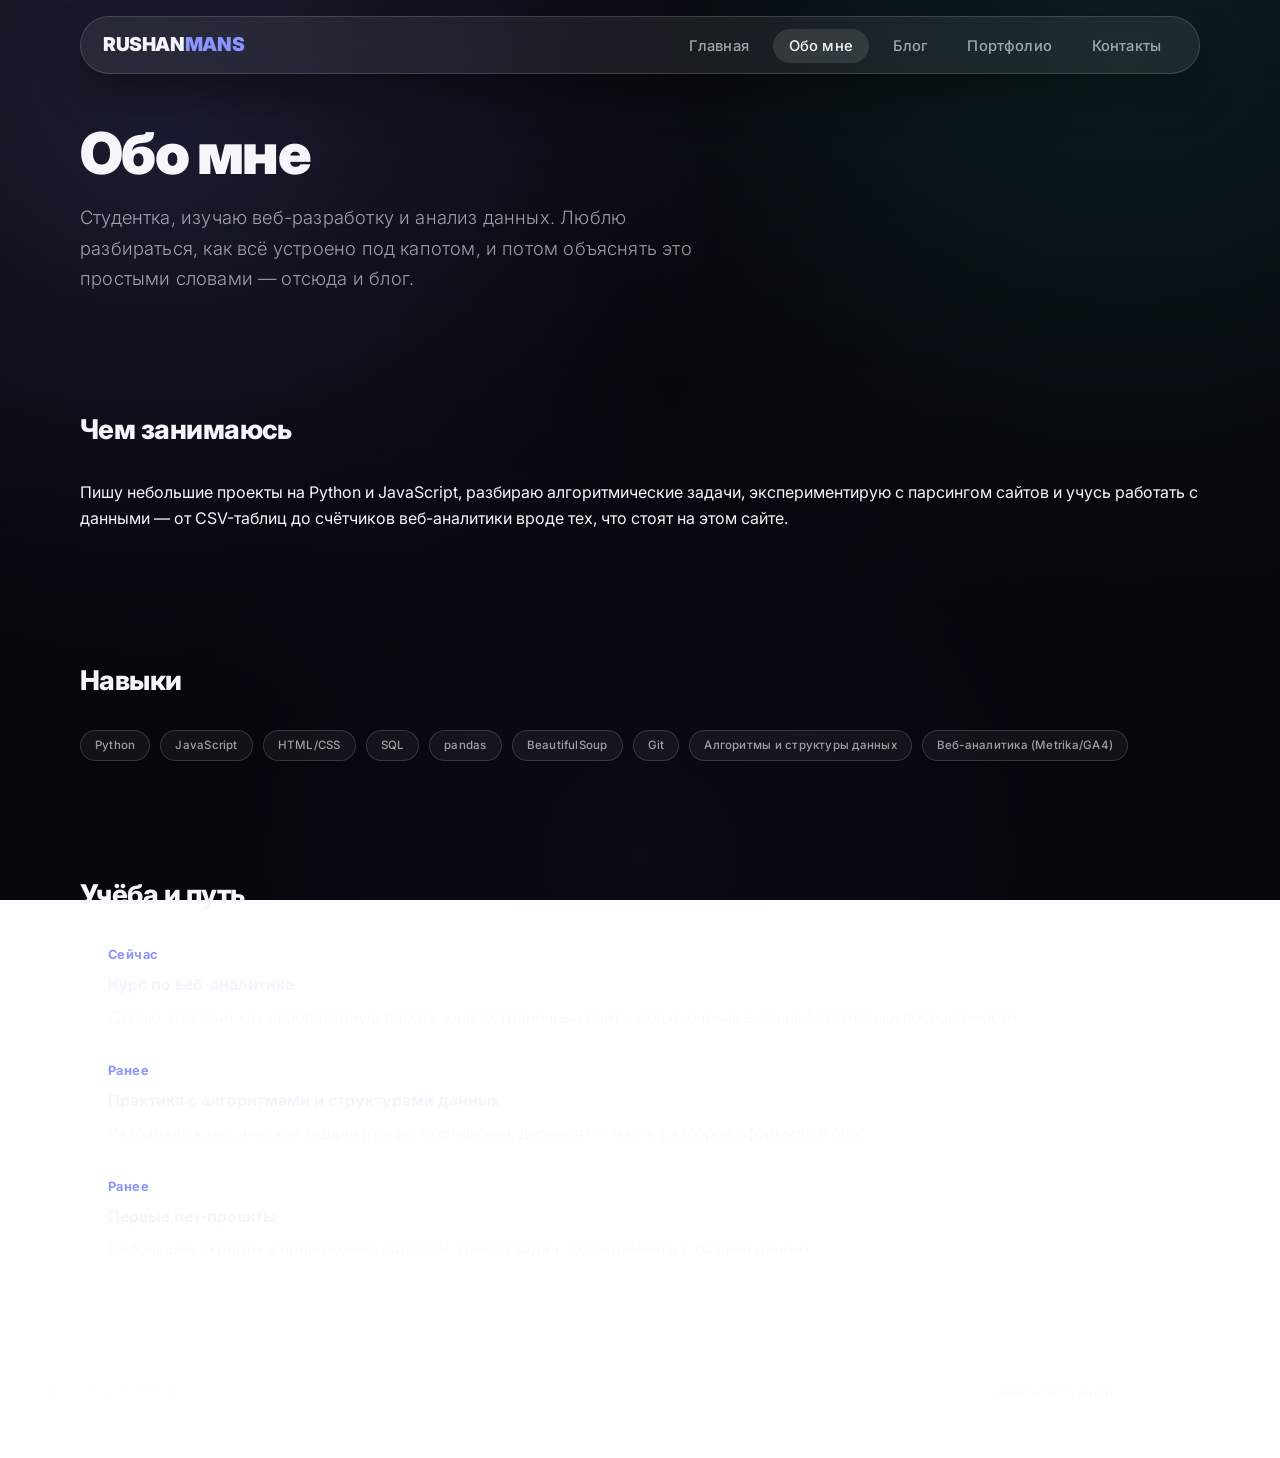
==== about.html @ b5bfb3e1 "Initial site: portfolio + blog for Rushanmans Static HTML/CSS/JS site with glassmorphism design, 3 t" ====
<!DOCTYPE html>
<html lang="ru">
<head>
<meta charset="UTF-8">
<meta name="viewport" content="width=device-width, initial-scale=1.0">
<title>Обо мне — Rushanmans</title>
<meta name="description" content="Немного обо мне: образование, навыки, чем занимаюсь.">
<link rel="preconnect" href="https://fonts.googleapis.com">
<link rel="preconnect" href="https://fonts.gstatic.com" crossorigin>
<link href="https://fonts.googleapis.com/css2?family=Inter:wght@300;400;500;600;700;800;900&display=swap" rel="stylesheet">
<link rel="stylesheet" href="css/style.css">

<!-- Счётчики веб-аналитики: см. index.html — подставить реальные ID перед запуском -->
<!--
<script type="text/javascript" >
   (function(m,e,t,r,i,k,a){m[i]=m[i]||function(){(m[i].a=m[i].a||[]).push(arguments)};
   m[i].l=1*new Date();
   for (var j = 0; j < document.scripts.length; j++) {if (document.scripts[j].src === r) { return; }}
   k=e.createElement(t),a=e.getElementsByTagName(t)[0],k.async=1,k.src=r,a.parentNode.insertBefore(k,a)})
   (window, document, "script", "https://mc.yandex.ru/metrika/tag.js", "ym");
   ym(YY_COUNTER_ID, "init", {clickmap:true, trackLinks:true, accurateTrackBounce:true, webvisor:true});
</script>
<noscript><div><img src="https://mc.yandex.ru/watch/YY_COUNTER_ID" style="position:absolute; left:-9999px;" alt="" /></div></noscript>

<script async src="https://www.googletagmanager.com/gtag/js?id=G-XXXXXXXXXX"></script>
<script>
  window.dataLayer = window.dataLayer || [];
  function gtag(){dataLayer.push(arguments);}
  gtag('js', new Date());
  gtag('config', 'G-XXXXXXXXXX');
</script>
-->
</head>
<body>

<header class="site-header">
  <nav class="nav wrap">
    <a href="index.html" class="logo">RUSHAN<span>MANS</span></a>
    <button class="nav-toggle" aria-label="Меню">☰</button>
    <ul class="nav-links">
      <li><a href="index.html">Главная</a></li>
      <li><a href="about.html">Обо мне</a></li>
      <li><a href="blog.html">Блог</a></li>
      <li><a href="portfolio.html">Портфолио</a></li>
      <li><a href="contact.html">Контакты</a></li>
    </ul>
  </nav>
</header>

<main class="wrap">

  <section class="hero">
    <h1>Обо мне</h1>
    <p class="lead">Студентка, изучаю веб-разработку и анализ данных. Люблю разбираться, как всё устроено под капотом, и потом объяснять это простыми словами — отсюда и блог.</p>
  </section>

  <section>
    <div class="section-title"><h2>Чем занимаюсь</h2></div>
    <p>Пишу небольшие проекты на Python и JavaScript, разбираю алгоритмические задачи, экспериментирую с парсингом сайтов и учусь работать с данными — от CSV-таблиц до счётчиков веб-аналитики вроде тех, что стоят на этом сайте.</p>
  </section>

  <section>
    <div class="section-title"><h2>Навыки</h2></div>
    <div class="skills">
      <span class="chip">Python</span>
      <span class="chip">JavaScript</span>
      <span class="chip">HTML/CSS</span>
      <span class="chip">SQL</span>
      <span class="chip">pandas</span>
      <span class="chip">BeautifulSoup</span>
      <span class="chip">Git</span>
      <span class="chip">Алгоритмы и структуры данных</span>
      <span class="chip">Веб-аналитика (Metrika/GA4)</span>
    </div>
  </section>

  <section>
    <div class="section-title"><h2>Учёба и путь</h2></div>
    <div class="timeline">
      <div class="item">
        <div class="date">Сейчас</div>
        <h4>Курс по веб-аналитике</h4>
        <p>Делаю этот сайт как лабораторную работу: многостраничный сайт + подключение внешней статистики посещаемости.</p>
      </div>
      <div class="item">
        <div class="date">Ранее</div>
        <h4>Практика с алгоритмами и структурами данных</h4>
        <p>Разбирала классические задачи (графы, сортировки, деревья) — часть разборов оформила в блог.</p>
      </div>
      <div class="item">
        <div class="date">Ранее</div>
        <h4>Первые пет-проекты</h4>
        <p>Небольшие скрипты и приложения: парсеры, трекер задач, эксперименты с базами данных.</p>
      </div>
    </div>
  </section>

</main>

<footer class="site-footer wrap">
  <span>© 2026 Rushanmans</span>
  <span><a href="contact.html">Связаться со мной</a></span>
</footer>

<script src="js/main.js"></script>
</body>
</html>
---- css/style.css ----
/* ===========================================================
   RUSHANMANS — design system
   Premium minimalism / glassmorphism / deep atmosphere
   =========================================================== */
:root {
  --bg-base: #0a0b12;
  --glass: rgba(255, 255, 255, 0.07);
  --glass-strong: rgba(255, 255, 255, 0.11);
  --glass-border: rgba(255, 255, 255, 0.15);
  --text: #f5f6fb;
  --text-dim: rgba(245, 246, 251, 0.62);
  --text-faint: rgba(245, 246, 251, 0.4);
  --accent: #8b93ff;
  --accent-2: #34d1c2;
  --shadow-soft: 0 20px 40px rgba(0, 0, 0, 0.35);
  --shadow-hover: 0 30px 60px rgba(0, 0, 0, 0.5);
  --ease: cubic-bezier(0.22, 1, 0.36, 1);
  --max-width: 1120px;
}

* { box-sizing: border-box; }
html { scroll-behavior: smooth; }

body {
  margin: 0;
  padding: 0 20px;
  min-height: 100vh;
  color: var(--text);
  font-family: "Inter", system-ui, -apple-system, sans-serif;
  font-weight: 400;
  line-height: 1.65;
  position: relative;
  isolation: isolate;
}

/* Deep, layered background: color blooms + (once added) a real photo behind it */
body::before {
  content: "";
  position: fixed;
  inset: 0;
  z-index: -2;
  background:
    radial-gradient(circle at 12% 18%, rgba(139, 147, 255, 0.30), transparent 42%),
    radial-gradient(circle at 88% 8%, rgba(52, 209, 194, 0.20), transparent 40%),
    radial-gradient(circle at 50% 95%, rgba(139, 90, 255, 0.22), transparent 45%),
    var(--bg-base) url("../assets/bg-main.jpg") center / cover no-repeat fixed;
  background-blend-mode: screen, screen, screen, normal;
}
/* Darkening veil so text + glass stay legible over any photo */
body::after {
  content: "";
  position: fixed;
  inset: 0;
  z-index: -1;
  background: linear-gradient(180deg, rgba(5, 6, 11, 0.45), rgba(5, 6, 11, 0.82) 70%);
}

a { color: var(--accent); text-decoration: none; }
a:hover { text-decoration: underline; }
img { max-width: 100%; }

.wrap { max-width: var(--max-width); margin: 0 auto; }

/* ===========================================================
   Glass primitive — the core visual signature
   =========================================================== */
.glass {
  background: var(--glass);
  backdrop-filter: blur(16px);
  -webkit-backdrop-filter: blur(16px);
  border: 1px solid var(--glass-border);
  box-shadow: var(--shadow-soft);
  border-radius: 22px;
}

/* ===========================================================
   Header — floating glass capsule nav
   =========================================================== */
header.site-header {
  position: sticky;
  top: 16px;
  z-index: 50;
  padding: 0;
}

.nav {
  display: flex;
  align-items: center;
  justify-content: space-between;
  gap: 12px;
  padding: 12px 22px;
  border-radius: 999px;
  background: var(--glass);
  backdrop-filter: blur(16px);
  -webkit-backdrop-filter: blur(16px);
  border: 1px solid var(--glass-border);
  box-shadow: var(--shadow-soft);
}

.logo {
  font-weight: 900;
  font-size: 1.2rem;
  letter-spacing: -0.02em;
  color: var(--text);
  white-space: nowrap;
}
.logo span { color: var(--accent); }
.logo:hover { text-decoration: none; }

.nav-links {
  display: flex;
  gap: 8px;
  list-style: none;
  margin: 0;
  padding: 0;
}

.nav-links a {
  color: var(--text-dim);
  font-weight: 500;
  font-size: 0.92rem;
  letter-spacing: 0.01em;
  padding: 8px 16px;
  border-radius: 999px;
  transition: background 0.3s var(--ease), color 0.3s var(--ease);
}
.nav-links a:hover,
.nav-links a.active {
  color: var(--text);
  background: var(--glass-strong);
  text-decoration: none;
}

.nav-toggle {
  display: none;
  background: var(--glass);
  border: 1px solid var(--glass-border);
  border-radius: 999px;
  padding: 8px 14px;
  color: var(--text);
  font-size: 1.1rem;
  cursor: pointer;
}

@media (max-width: 720px) {
  .nav-toggle { display: inline-flex; }
  .nav-links {
    position: absolute;
    left: 0; right: 0; top: calc(100% + 10px);
    flex-direction: column;
    background: rgba(15, 16, 24, 0.75);
    backdrop-filter: blur(20px);
    -webkit-backdrop-filter: blur(20px);
    border: 1px solid var(--glass-border);
    border-radius: 22px;
    padding: 14px;
    gap: 4px;
    display: none;
  }
  .nav-links.open { display: flex; }
  .nav-links a { display: block; }
}

/* ===========================================================
   Sections / typography rhythm
   =========================================================== */
section { padding: 56px 0; }

.hero { padding: 64px 0 40px; }
.hero h1 {
  font-size: clamp(2.2rem, 5vw, 3.6rem);
  font-weight: 900;
  letter-spacing: -0.03em;
  line-height: 1.08;
  margin: 0 0 18px;
}
.hero p.lead {
  color: var(--text-dim);
  font-weight: 300;
  letter-spacing: 0.01em;
  font-size: 1.15rem;
  max-width: 620px;
}
.hero .accent {
  background: linear-gradient(90deg, var(--accent), var(--accent-2));
  -webkit-background-clip: text;
  background-clip: text;
  color: transparent;
}

.btn {
  display: inline-block;
  padding: 13px 28px;
  border-radius: 999px;
  background: linear-gradient(135deg, var(--accent), var(--accent-2));
  color: #0a0b12;
  font-weight: 700;
  font-size: 0.95rem;
  border: none;
  cursor: pointer;
  transition: transform 0.35s var(--ease), box-shadow 0.35s var(--ease);
  box-shadow: 0 10px 30px rgba(139, 147, 255, 0.25);
}
.btn:hover { transform: translateY(-3px); text-decoration: none; box-shadow: 0 16px 36px rgba(139, 147, 255, 0.35); }

.btn.secondary {
  background: var(--glass);
  backdrop-filter: blur(16px);
  -webkit-backdrop-filter: blur(16px);
  color: var(--text);
  border: 1px solid var(--glass-border);
  box-shadow: none;
}
.btn.secondary:hover { box-shadow: var(--shadow-soft); }

.btn-row { display: flex; gap: 14px; flex-wrap: wrap; margin-top: 26px; }

.section-title {
  display: flex;
  align-items: baseline;
  justify-content: space-between;
  margin-bottom: 26px;
  flex-wrap: wrap;
  gap: 8px;
}
.section-title h2 {
  margin: 0;
  font-size: 1.7rem;
  font-weight: 800;
  letter-spacing: -0.02em;
}
.section-title a { font-size: 0.9rem; font-weight: 500; color: var(--text-dim); }
.section-title a:hover { color: var(--accent); }

/* ===========================================================
   Cards
   =========================================================== */
.grid {
  display: grid;
  grid-template-columns: repeat(auto-fit, minmax(260px, 1fr));
  gap: 22px;
}

.card {
  background: var(--glass);
  backdrop-filter: blur(16px);
  -webkit-backdrop-filter: blur(16px);
  border: 1px solid var(--glass-border);
  border-radius: 22px;
  padding: 26px;
  box-shadow: var(--shadow-soft);
  display: flex;
  flex-direction: column;
  gap: 11px;
  position: relative;
  transition: transform 0.45s var(--ease), box-shadow 0.45s var(--ease), background 0.45s var(--ease);
}
.card:hover {
  transform: translateY(-8px);
  box-shadow: var(--shadow-hover);
  background: var(--glass-strong);
  z-index: 5;
}

.card .tag {
  display: inline-block;
  font-size: 0.72rem;
  font-weight: 700;
  color: var(--accent-2);
  text-transform: uppercase;
  letter-spacing: 0.08em;
}

.card h3 { margin: 0; font-size: 1.15rem; font-weight: 700; letter-spacing: -0.01em; }
.card p { margin: 0; color: var(--text-dim); font-weight: 300; font-size: 0.95rem; }
.card .meta { font-size: 0.78rem; color: var(--text-faint); margin-top: auto; letter-spacing: 0.02em; }

.card .stack { display: flex; gap: 8px; flex-wrap: wrap; margin-top: 4px; }
.chip {
  font-size: 0.72rem;
  font-weight: 500;
  background: rgba(255, 255, 255, 0.05);
  border: 1px solid var(--glass-border);
  color: var(--text-dim);
  padding: 5px 14px;
  border-radius: 999px;
  letter-spacing: 0.02em;
}

/* ===========================================================
   Homepage "card deck" — signature stacked layout
   =========================================================== */
.card-stack {
  display: flex;
  flex-direction: column;
  align-items: stretch;
  max-width: 640px;
  margin: 0 auto;
}
.card-stack .card {
  margin-top: -44px;
}
.card-stack .card:first-child { margin-top: 0; }
.card-stack .card:nth-child(1) { transform: rotate(-2.5deg) translateX(-14px); }
.card-stack .card:nth-child(2) { transform: rotate(1.8deg) translateX(16px); z-index: 2; }
.card-stack .card:nth-child(3) { transform: rotate(-1deg) translateX(-6px); z-index: 3; }
.card-stack .card:hover {
  transform: translateY(-14px) rotate(0deg) scale(1.015);
  z-index: 10;
}
@media (max-width: 640px) {
  .card-stack .card { margin-top: 16px; transform: none !important; }
  .card-stack .card:first-child { margin-top: 0; }
  .card-stack .card:hover { transform: translateY(-6px) !important; }
}

/* ===========================================================
   Article
   =========================================================== */
.article-header {
  padding: 52px 0 28px;
  margin-bottom: 30px;
}
.article-header .tag { color: var(--accent-2); font-weight: 700; font-size: 0.78rem; text-transform: uppercase; letter-spacing: 0.08em; }
.article-header h1 { margin: 12px 0 8px; font-weight: 900; letter-spacing: -0.02em; font-size: clamp(1.8rem, 4vw, 2.6rem); }
.article-header .meta { color: var(--text-dim); font-size: 0.9rem; font-weight: 300; }

article.content {
  background: var(--glass);
  backdrop-filter: blur(16px);
  -webkit-backdrop-filter: blur(16px);
  border: 1px solid var(--glass-border);
  border-radius: 24px;
  padding: 40px clamp(20px, 5vw, 56px) 56px;
  box-shadow: var(--shadow-soft);
  margin-bottom: 60px;
}
article.content h2 { margin-top: 2.2em; font-size: 1.4rem; font-weight: 800; letter-spacing: -0.01em; }
article.content h3 { margin-top: 1.6em; font-size: 1.15rem; font-weight: 700; }
article.content p { margin: 1em 0; color: var(--text-dim); font-weight: 300; }
article.content strong { color: var(--text); font-weight: 600; }
article.content ul, article.content ol { margin: 1em 0; padding-left: 1.4em; color: var(--text-dim); font-weight: 300; }
article.content li { margin: 0.35em 0; }

pre {
  background: rgba(0, 0, 0, 0.45);
  color: #e6e8f0;
  padding: 20px 22px;
  border-radius: 16px;
  overflow-x: auto;
  font-size: 0.86rem;
  line-height: 1.55;
  border: 1px solid var(--glass-border);
}
code { font-family: "Cascadia Code", "Fira Code", Consolas, Menlo, monospace; }
p code, li code {
  background: rgba(255, 255, 255, 0.08);
  border: 1px solid var(--glass-border);
  color: var(--text);
  padding: 1px 7px;
  border-radius: 6px;
  font-size: 0.88em;
}

.callout {
  border-left: 3px solid var(--accent);
  background: rgba(255, 255, 255, 0.05);
  padding: 16px 20px;
  border-radius: 14px;
  color: var(--text-dim);
  font-weight: 300;
  margin: 1.4em 0;
}

.back-link {
  display: inline-block;
  margin-top: 24px;
  font-weight: 500;
}

/* ===========================================================
   Forms (contacts)
   =========================================================== */
form.contact-form {
  display: grid;
  gap: 18px;
  max-width: 520px;
}
form.contact-form label {
  font-size: 0.85rem;
  font-weight: 600;
  letter-spacing: 0.02em;
  display: block;
  margin-bottom: 8px;
  color: var(--text-dim);
}
form.contact-form input,
form.contact-form textarea {
  width: 100%;
  padding: 13px 20px;
  border-radius: 16px;
  border: 1px solid var(--glass-border);
  background: rgba(255, 255, 255, 0.05);
  color: var(--text);
  font-family: inherit;
  font-size: 0.95rem;
  transition: border-color 0.3s var(--ease), background 0.3s var(--ease);
}
form.contact-form input:focus,
form.contact-form textarea:focus {
  outline: none;
  border-color: var(--accent);
  background: rgba(255, 255, 255, 0.08);
}
form.contact-form input { border-radius: 999px; }
form.contact-form textarea { min-height: 140px; resize: vertical; border-radius: 20px; }

.contact-grid {
  display: grid;
  grid-template-columns: 1.2fr 1fr;
  gap: 44px;
}
@media (max-width: 720px) {
  .contact-grid { grid-template-columns: 1fr; }
}

.social-list { list-style: none; padding: 0; margin: 0; display: grid; gap: 12px; }
.social-list a { color: var(--text); font-weight: 500; }
.social-list li {
  padding: 14px 22px;
  border-radius: 999px;
  background: var(--glass);
  backdrop-filter: blur(16px);
  -webkit-backdrop-filter: blur(16px);
  border: 1px solid var(--glass-border);
}

/* ===========================================================
   Timeline (About)
   =========================================================== */
.timeline {
  border-left: 2px solid var(--glass-border);
  padding-left: 26px;
  display: grid;
  gap: 30px;
}
.timeline .item .date { font-size: 0.8rem; color: var(--accent); font-weight: 700; letter-spacing: 0.03em; }
.timeline .item h4 { margin: 6px 0; font-weight: 700; }
.timeline .item p { margin: 0; color: var(--text-dim); font-weight: 300; }

.skills { display: flex; flex-wrap: wrap; gap: 10px; }

/* ===========================================================
   Footer
   =========================================================== */
footer.site-footer {
  padding: 22px 26px;
  margin: 40px 0 32px;
  color: var(--text-faint);
  font-size: 0.85rem;
  font-weight: 300;
  letter-spacing: 0.01em;
  display: flex;
  justify-content: space-between;
  flex-wrap: wrap;
  gap: 10px;
  border-radius: 999px;
  background: var(--glass);
  backdrop-filter: blur(16px);
  -webkit-backdrop-filter: blur(16px);
  border: 1px solid var(--glass-border);
}
footer.site-footer a { color: var(--text-dim); }
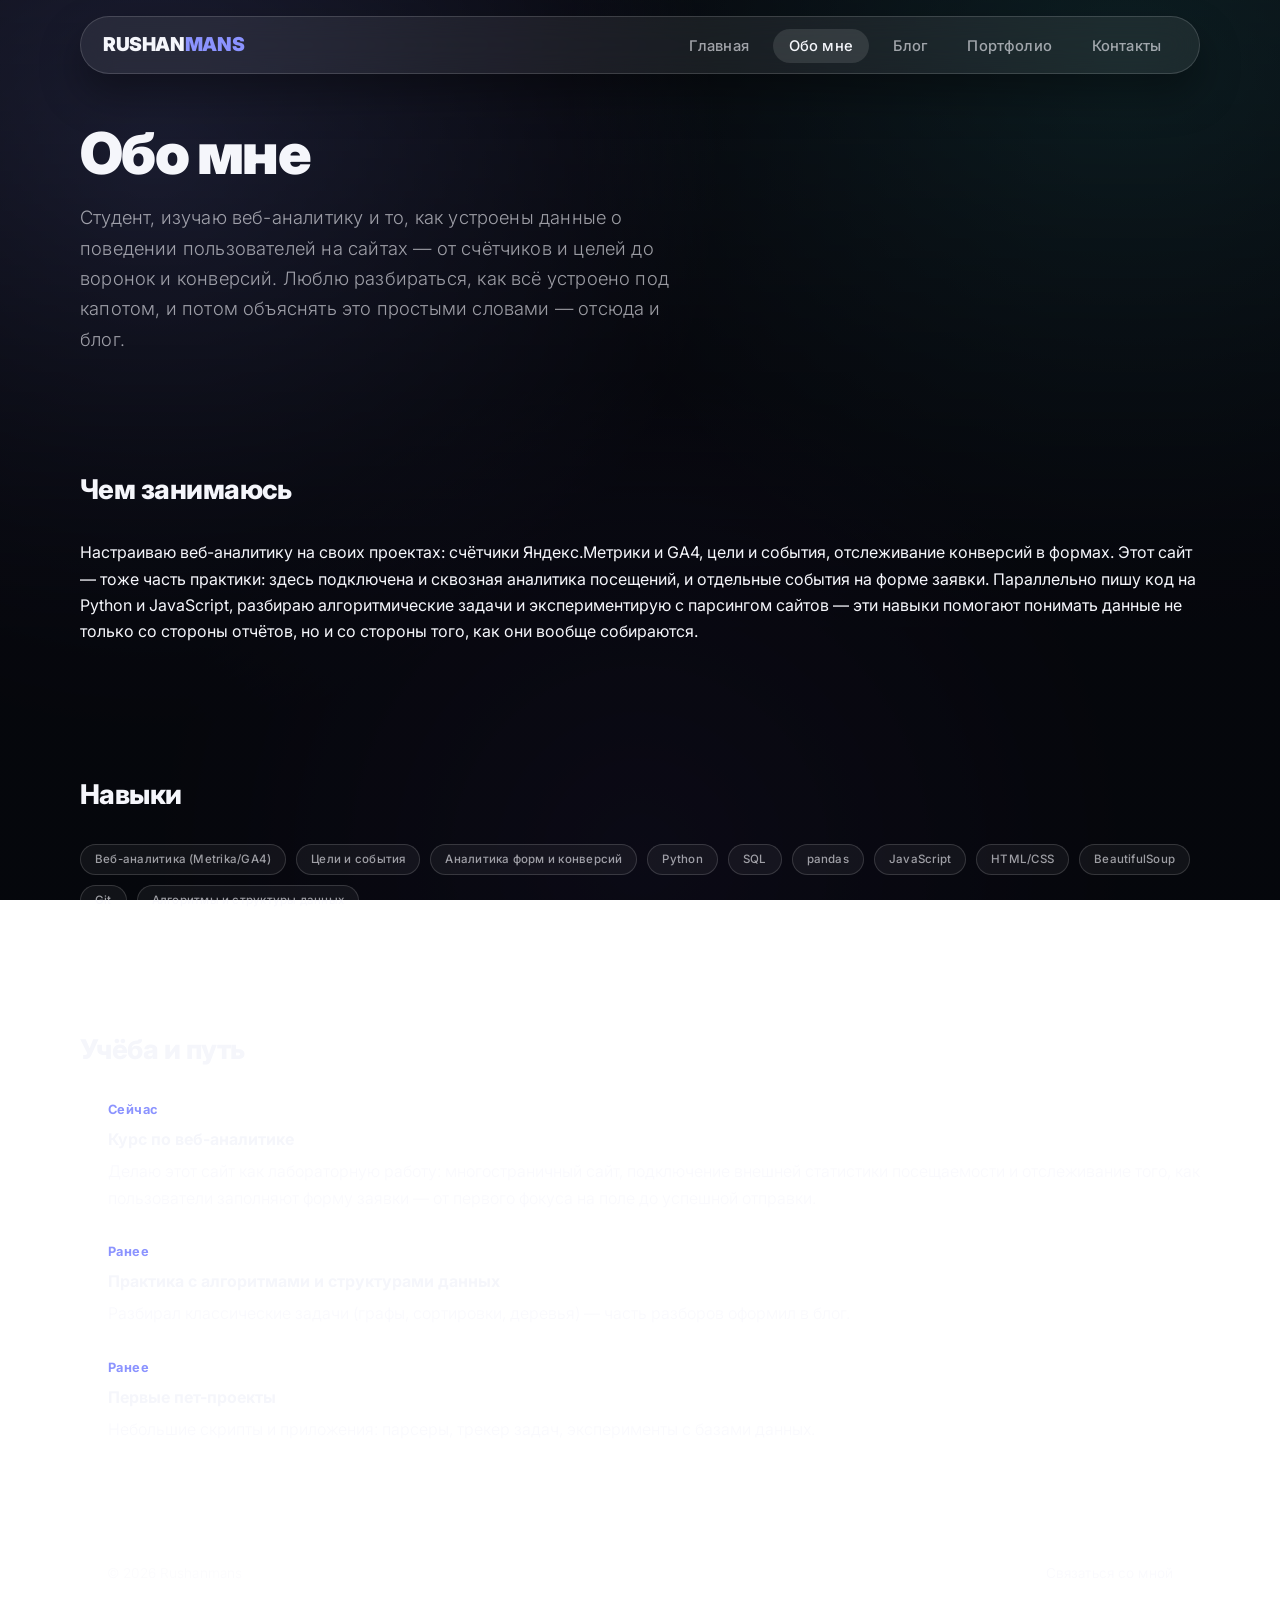
==== commit ae234520: "Fix footer centering, table overflow, and rebalance about-page copy - footer.site-footer no longer o" ====
--- a/about.html
+++ b/about.html
@@ -51,26 +51,28 @@
 
   <section class="hero">
     <h1>Обо мне</h1>
-    <p class="lead">Студентка, изучаю веб-разработку и анализ данных. Люблю разбираться, как всё устроено под капотом, и потом объяснять это простыми словами — отсюда и блог.</p>
+    <p class="lead">Студент, изучаю веб-аналитику и то, как устроены данные о поведении пользователей на сайтах — от счётчиков и целей до воронок и конверсий. Люблю разбираться, как всё устроено под капотом, и потом объяснять это простыми словами — отсюда и блог.</p>
   </section>
 
   <section>
     <div class="section-title"><h2>Чем занимаюсь</h2></div>
-    <p>Пишу небольшие проекты на Python и JavaScript, разбираю алгоритмические задачи, экспериментирую с парсингом сайтов и учусь работать с данными — от CSV-таблиц до счётчиков веб-аналитики вроде тех, что стоят на этом сайте.</p>
+    <p>Настраиваю веб-аналитику на своих проектах: счётчики Яндекс.Метрики и GA4, цели и события, отслеживание конверсий в формах. Этот сайт — тоже часть практики: здесь подключена и сквозная аналитика посещений, и отдельные события на форме заявки. Параллельно пишу код на Python и JavaScript, разбираю алгоритмические задачи и экспериментирую с парсингом сайтов — эти навыки помогают понимать данные не только со стороны отчётов, но и со стороны того, как они вообще собираются.</p>
   </section>
 
   <section>
     <div class="section-title"><h2>Навыки</h2></div>
     <div class="skills">
+      <span class="chip">Веб-аналитика (Metrika/GA4)</span>
+      <span class="chip">Цели и события</span>
+      <span class="chip">Аналитика форм и конверсий</span>
       <span class="chip">Python</span>
+      <span class="chip">SQL</span>
+      <span class="chip">pandas</span>
       <span class="chip">JavaScript</span>
       <span class="chip">HTML/CSS</span>
-      <span class="chip">SQL</span>
-      <span class="chip">pandas</span>
       <span class="chip">BeautifulSoup</span>
       <span class="chip">Git</span>
       <span class="chip">Алгоритмы и структуры данных</span>
-      <span class="chip">Веб-аналитика (Metrika/GA4)</span>
     </div>
   </section>
 
@@ -80,12 +82,12 @@
       <div class="item">
         <div class="date">Сейчас</div>
         <h4>Курс по веб-аналитике</h4>
-        <p>Делаю этот сайт как лабораторную работу: многостраничный сайт + подключение внешней статистики посещаемости.</p>
+        <p>Делаю этот сайт как лабораторную работу: многостраничный сайт, подключение внешней статистики посещаемости и отслеживание того, как пользователи заполняют форму заявки — от первого фокуса на поле до успешной отправки.</p>
       </div>
       <div class="item">
         <div class="date">Ранее</div>
         <h4>Практика с алгоритмами и структурами данных</h4>
-        <p>Разбирала классические задачи (графы, сортировки, деревья) — часть разборов оформила в блог.</p>
+        <p>Разбирал классические задачи (графы, сортировки, деревья) — часть разборов оформил в блог.</p>
       </div>
       <div class="item">
         <div class="date">Ранее</div>
--- a/css/style.css
+++ b/css/style.css
@@ -362,6 +362,15 @@
   font-size: 0.88em;
 }
 
+article.content table {
+  table-layout: fixed;
+  max-width: 100%;
+}
+article.content th,
+article.content td {
+  word-break: break-word;
+}
+
 .callout {
   border-left: 3px solid var(--accent);
   background: rgba(255, 255, 255, 0.05);
@@ -455,7 +464,7 @@
    =========================================================== */
 footer.site-footer {
   padding: 22px 26px;
-  margin: 40px 0 32px;
+  margin: 40px auto 32px;
   color: var(--text-faint);
   font-size: 0.85rem;
   font-weight: 300;
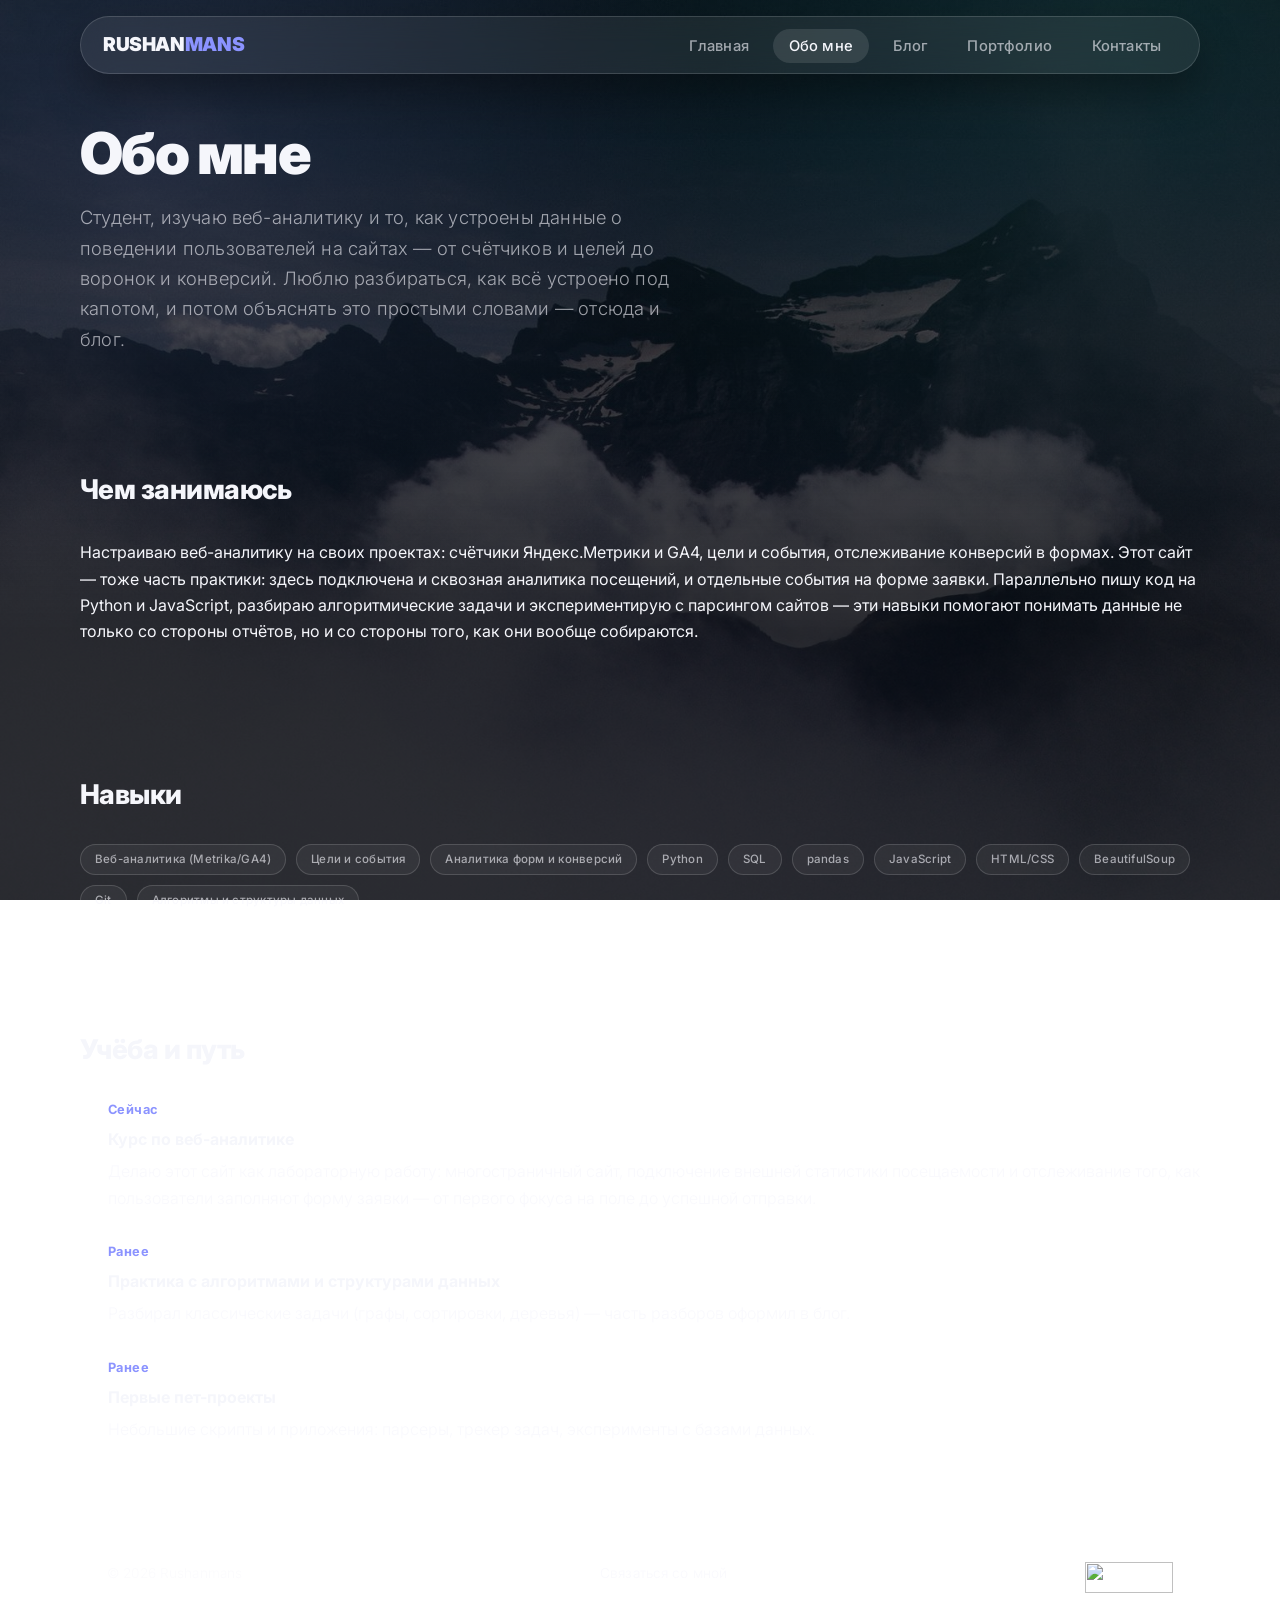
==== commit d559f454: "Fix and activate LiveInternet counter site-wide Was sitting commented-out inside the Metrika/GA4 pla" ====
--- a/about.html
+++ b/about.html
@@ -32,6 +32,7 @@
 -->
 </head>
 <body>
+<!--LiveInternet counter--><script>new Image().src = "https://counter.yadro.ru/hit?r"+escape(document.referrer)+((typeof(screen)=="undefined")?"":";s"+screen.width+"*"+screen.height+"*"+(screen.colorDepth?screen.colorDepth:screen.pixelDepth))+";u"+escape(document.URL)+";h"+escape(document.title.substring(0,150))+";"+Math.random();</script><!--/LiveInternet-->
 
 <header class="site-header">
   <nav class="nav wrap">
@@ -102,6 +103,7 @@
 <footer class="site-footer wrap">
   <span>© 2026 Rushanmans</span>
   <span><a href="contact.html">Связаться со мной</a></span>
+  <!--LiveInternet logo--><a href="https://www.liveinternet.ru/click" target="_blank"><img src="https://counter.yadro.ru/logo?52.6" title="LiveInternet: показано число просмотров и посетителей за 24 часа" alt="" style="border:0" width="88" height="31"/></a><!--/LiveInternet-->
 </footer>
 
 <script src="js/main.js"></script>
--- a/css/style.css
+++ b/css/style.css
@@ -16,7 +16,15 @@
   --shadow-hover: 0 30px 60px rgba(0, 0, 0, 0.5);
   --ease: cubic-bezier(0.22, 1, 0.36, 1);
   --max-width: 1120px;
-}
+  /* Фон по умолчанию для всех страниц. Переопределяется классом на
+     <body> конкретной страницы — см. .bg-none и .bg-* ниже. */
+  --bg-image: url("../assets/bg-main.jpg");
+}
+
+/* Переопределения фона по классу на <body>: <body class="bg-none">
+   совсем без фото, или заведи свой класс по образцу — например
+   .bg-about { --bg-image: url("../assets/bg-about.jpg"); } */
+body.bg-none { --bg-image: none; }
 
 * { box-sizing: border-box; }
 html { scroll-behavior: smooth; }
@@ -43,7 +51,7 @@
     radial-gradient(circle at 12% 18%, rgba(139, 147, 255, 0.30), transparent 42%),
     radial-gradient(circle at 88% 8%, rgba(52, 209, 194, 0.20), transparent 40%),
     radial-gradient(circle at 50% 95%, rgba(139, 90, 255, 0.22), transparent 45%),
-    var(--bg-base) url("../assets/bg-main.jpg") center / cover no-repeat fixed;
+    var(--bg-base) var(--bg-image) center / cover no-repeat fixed;
   background-blend-mode: screen, screen, screen, normal;
 }
 /* Darkening veil so text + glass stay legible over any photo */
@@ -233,6 +241,54 @@
 .section-title a:hover { color: var(--accent); }
 
 /* ===========================================================
+   Blog controls — search + tag filter
+   =========================================================== */
+.blog-controls {
+  display: flex;
+  flex-direction: column;
+  gap: 16px;
+  margin-bottom: 28px;
+}
+
+.search-input {
+  width: 100%;
+  max-width: 420px;
+  padding: 13px 22px;
+  border-radius: 999px;
+  border: 1px solid var(--glass-border);
+  background: var(--glass);
+  backdrop-filter: blur(16px);
+  -webkit-backdrop-filter: blur(16px);
+  color: var(--text);
+  font-family: inherit;
+  font-size: 0.95rem;
+  transition: border-color 0.3s var(--ease), background 0.3s var(--ease);
+}
+.search-input::placeholder { color: var(--text-faint); }
+.search-input:focus {
+  outline: none;
+  border-color: var(--accent);
+  background: var(--glass-strong);
+}
+
+.tag-filter { display: flex; flex-wrap: wrap; gap: 8px; }
+
+.tag-chip {
+  cursor: pointer;
+  font-family: inherit;
+  transition: background 0.3s var(--ease), color 0.3s var(--ease), border-color 0.3s var(--ease);
+}
+.tag-chip:hover { color: var(--text); }
+.tag-chip.active {
+  background: linear-gradient(135deg, var(--accent), var(--accent-2));
+  color: #0a0b12;
+  border-color: transparent;
+  font-weight: 600;
+}
+
+.card[hidden] { display: none; }
+
+/* ===========================================================
    Cards
    =========================================================== */
 .grid {
@@ -272,7 +328,7 @@
 }
 
 .card h3 { margin: 0; font-size: 1.15rem; font-weight: 700; letter-spacing: -0.01em; }
-.card p { margin: 0; color: var(--text-dim); font-weight: 300; font-size: 0.95rem; }
+.card p { margin: 0; color: var(--text-dim); font-weight: 300; font-size: 0.95rem; overflow-wrap: break-word; }
 .card .meta { font-size: 0.78rem; color: var(--text-faint); margin-top: auto; letter-spacing: 0.02em; }
 
 .card .stack { display: flex; gap: 8px; flex-wrap: wrap; margin-top: 4px; }
@@ -352,7 +408,7 @@
   line-height: 1.55;
   border: 1px solid var(--glass-border);
 }
-code { font-family: "Cascadia Code", "Fira Code", Consolas, Menlo, monospace; }
+code { font-family: "Cascadia Code", "Fira Code", Consolas, Menlo, monospace; overflow-wrap: break-word; }
 p code, li code {
   background: rgba(255, 255, 255, 0.08);
   border: 1px solid var(--glass-border);
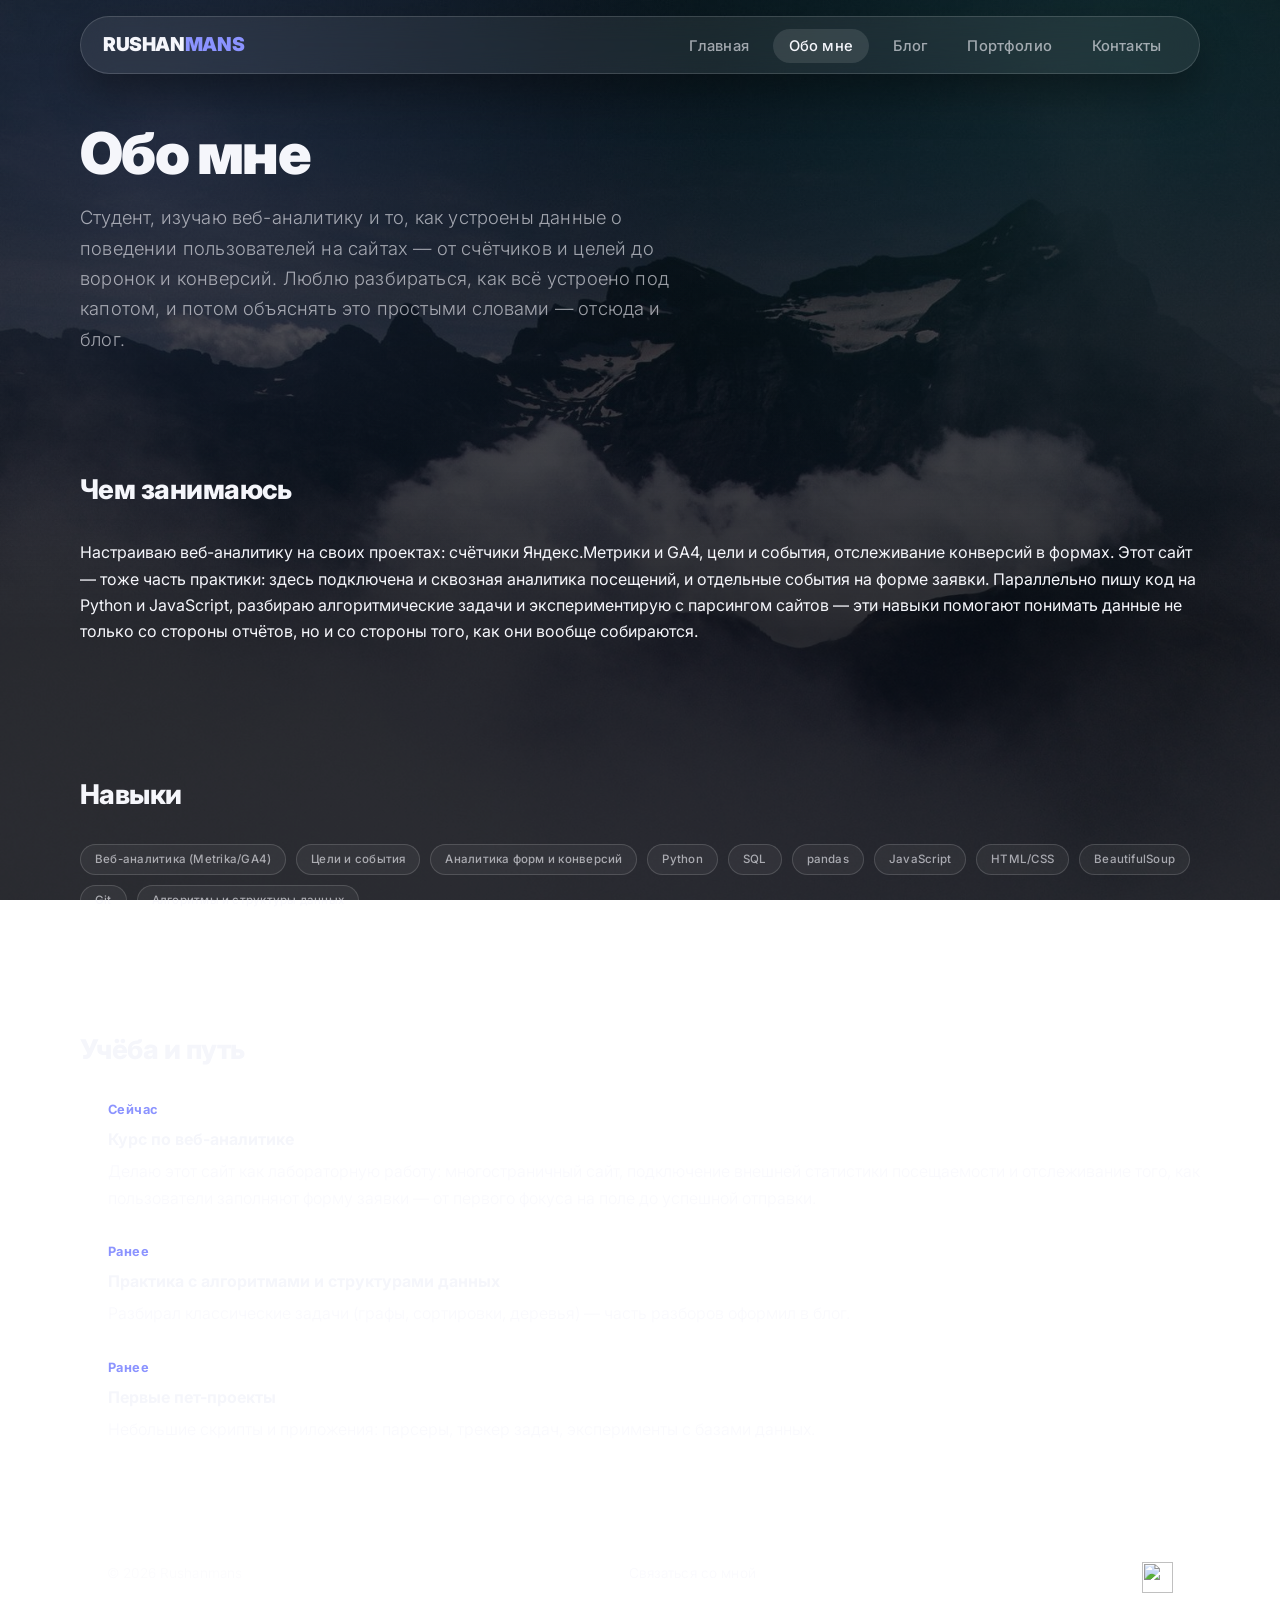
==== commit 12935b96: "Обновление иконки" ====
--- a/about.html
+++ b/about.html
@@ -33,7 +33,6 @@
 </head>
 <body>
 <!--LiveInternet counter--><script>new Image().src = "https://counter.yadro.ru/hit?r"+escape(document.referrer)+((typeof(screen)=="undefined")?"":";s"+screen.width+"*"+screen.height+"*"+(screen.colorDepth?screen.colorDepth:screen.pixelDepth))+";u"+escape(document.URL)+";h"+escape(document.title.substring(0,150))+";"+Math.random();</script><!--/LiveInternet-->
-
 <header class="site-header">
   <nav class="nav wrap">
     <a href="index.html" class="logo">RUSHAN<span>MANS</span></a>
@@ -103,7 +102,7 @@
 <footer class="site-footer wrap">
   <span>© 2026 Rushanmans</span>
   <span><a href="contact.html">Связаться со мной</a></span>
-  <!--LiveInternet logo--><a href="https://www.liveinternet.ru/click" target="_blank"><img src="https://counter.yadro.ru/logo?52.6" title="LiveInternet: показано число просмотров и посетителей за 24 часа" alt="" style="border:0" width="88" height="31"/></a><!--/LiveInternet-->
+  <!--LiveInternet logo--><a href="https://www.liveinternet.ru/click" target="_blank"><img src="https://counter.yadro.ru/logo?44.11"title="LiveInternet"alt="" style="border:0" width="31" height="31"/></a><!--/LiveInternet-->
 </footer>
 
 <script src="js/main.js"></script>
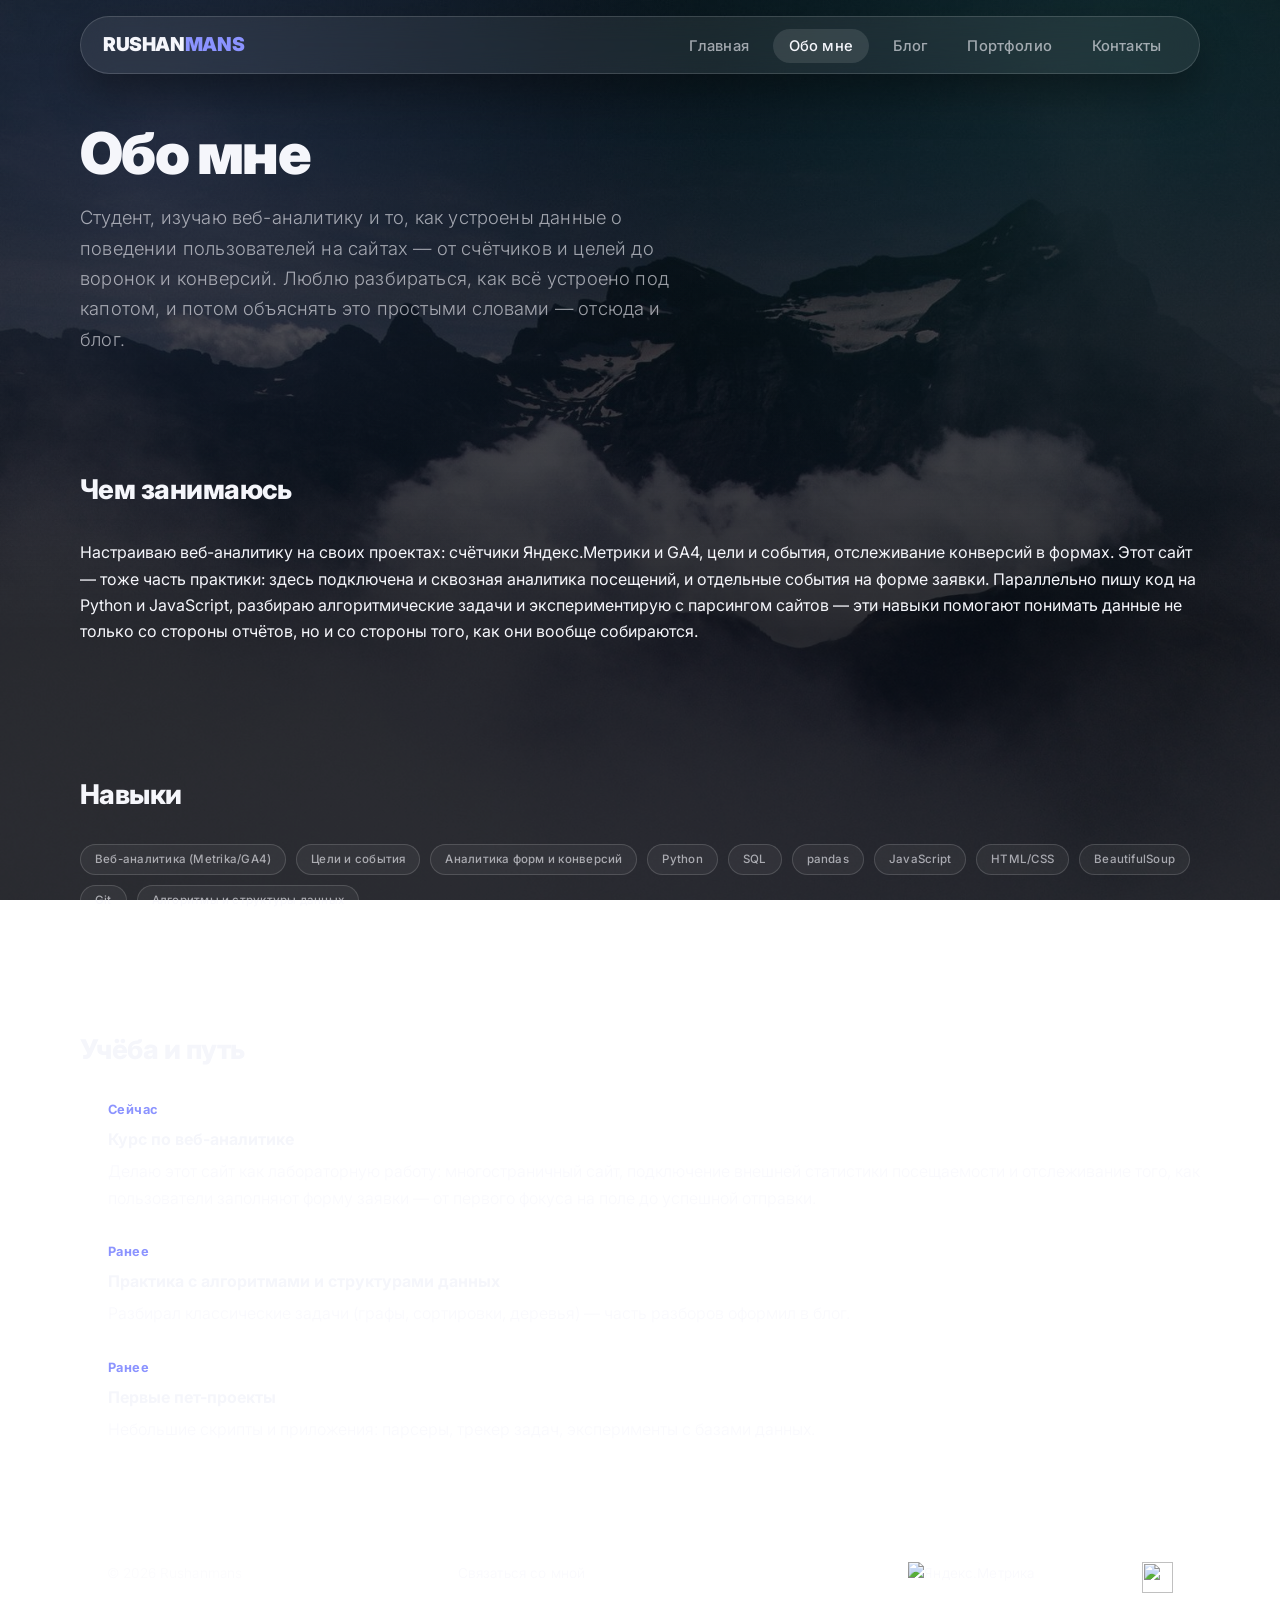
==== commit b2738712: "YM informer add" ====
--- a/about.html
+++ b/about.html
@@ -1,35 +1,60 @@
 <!DOCTYPE html>
 <html lang="ru">
 <head>
-<meta charset="UTF-8">
-<meta name="viewport" content="width=device-width, initial-scale=1.0">
-<title>Обо мне — Rushanmans</title>
-<meta name="description" content="Немного обо мне: образование, навыки, чем занимаюсь.">
-<link rel="preconnect" href="https://fonts.googleapis.com">
-<link rel="preconnect" href="https://fonts.gstatic.com" crossorigin>
-<link href="https://fonts.googleapis.com/css2?family=Inter:wght@300;400;500;600;700;800;900&display=swap" rel="stylesheet">
-<link rel="stylesheet" href="css/style.css">
+    <meta charset="UTF-8">
+    <meta name="viewport" content="width=device-width, initial-scale=1.0">
+    <title>Обо мне — Rushanmans</title>
+    <meta name="description" content="Немного обо мне: образование, навыки, чем занимаюсь.">
+    <link rel="preconnect" href="https://fonts.googleapis.com">
+    <link rel="preconnect" href="https://fonts.gstatic.com" crossorigin>
+    <link href="https://fonts.googleapis.com/css2?family=Inter:wght@300;400;500;600;700;800;900&display=swap" rel="stylesheet">
+    <link rel="stylesheet" href="css/style.css">
 
-<!-- Счётчики веб-аналитики: см. index.html — подставить реальные ID перед запуском -->
-<!--
-<script type="text/javascript" >
-   (function(m,e,t,r,i,k,a){m[i]=m[i]||function(){(m[i].a=m[i].a||[]).push(arguments)};
-   m[i].l=1*new Date();
-   for (var j = 0; j < document.scripts.length; j++) {if (document.scripts[j].src === r) { return; }}
-   k=e.createElement(t),a=e.getElementsByTagName(t)[0],k.async=1,k.src=r,a.parentNode.insertBefore(k,a)})
-   (window, document, "script", "https://mc.yandex.ru/metrika/tag.js", "ym");
-   ym(YY_COUNTER_ID, "init", {clickmap:true, trackLinks:true, accurateTrackBounce:true, webvisor:true});
-</script>
-<noscript><div><img src="https://mc.yandex.ru/watch/YY_COUNTER_ID" style="position:absolute; left:-9999px;" alt="" /></div></noscript>
+    <!-- Yandex.Metrika counter -->
+    <script type="text/javascript">
+        (function (m, e, t, r, i, k, a) {
+            m[i] = m[i] || function () { (m[i].a = m[i].a || []).push(arguments) };
+            m[i].l = 1 * new Date();
+            for (var j = 0; j < document.scripts.length; j++) { if (document.scripts[j].src === r) { return; } }
+            k = e.createElement(t), a = e.getElementsByTagName(t)[0], k.async = 1, k.src = r, a.parentNode.insertBefore(k, a)
+        })(window, document, 'script', 'https://mc.yandex.ru/metrika/tag.js?id=112809770', 'ym');
 
-<script async src="https://www.googletagmanager.com/gtag/js?id=G-XXXXXXXXXX"></script>
-<script>
-  window.dataLayer = window.dataLayer || [];
-  function gtag(){dataLayer.push(arguments);}
-  gtag('js', new Date());
-  gtag('config', 'G-XXXXXXXXXX');
-</script>
--->
+        ym(112809770, 'init', { ssr: true, webvisor: true, clickmap: true, ecommerce: "dataLayer", referrer: document.referrer, url: location.href, accurateTrackBounce: true, trackLinks: true });
+    </script>
+    <noscript><div><img src="https://mc.yandex.ru/watch/112809770" style="position:absolute; left:-9999px;" alt="" /></div></noscript>
+    <!-- /Yandex.Metrika counter -->
+
+    <!-- Top100 (Kraken) Counter -->
+    <script>
+        (function (w, d, c) {
+            (w[c] = w[c] || []).push(function () {
+                var options = {
+                    project: 7752520,
+                    attributes_dataset: ["data-block"],
+                    user_id: null,
+                };
+                try {
+                    w.top100Counter = new top100(options);
+                } catch (e) { }
+            });
+            var n = d.getElementsByTagName("script")[0],
+                s = d.createElement("script"),
+                f = function () { n.parentNode.insertBefore(s, n); };
+            s.type = "text/javascript";
+            s.async = true;
+            s.src =
+                (d.location.protocol == "https:" ? "https:" : "http:") +
+                "//st.top100.ru/top100/top100.js";
+
+            if (w.opera == "[object Opera]") {
+                d.addEventListener("DOMContentLoaded", f, false);
+            } else { f(); }
+        })(window, document, "_top100q");
+    </script>
+    <noscript>
+        <img src="//counter.rambler.ru/top100.cnt?pid=7752520" alt="Топ-100" />
+    </noscript>
+    <!-- END Top100 (Kraken) Counter -->
 </head>
 <body>
 <!--LiveInternet counter--><script>new Image().src = "https://counter.yadro.ru/hit?r"+escape(document.referrer)+((typeof(screen)=="undefined")?"":";s"+screen.width+"*"+screen.height+"*"+(screen.colorDepth?screen.colorDepth:screen.pixelDepth))+";u"+escape(document.URL)+";h"+escape(document.title.substring(0,150))+";"+Math.random();</script><!--/LiveInternet-->
@@ -37,12 +62,12 @@
   <nav class="nav wrap">
     <a href="index.html" class="logo">RUSHAN<span>MANS</span></a>
     <button class="nav-toggle" aria-label="Меню">☰</button>
-    <ul class="nav-links">
-      <li><a href="index.html">Главная</a></li>
-      <li><a href="about.html">Обо мне</a></li>
-      <li><a href="blog.html">Блог</a></li>
-      <li><a href="portfolio.html">Портфолио</a></li>
-      <li><a href="contact.html">Контакты</a></li>
+    <ul class="nav-links" data-block="nav">
+      <li><a href="index.html" data-block="главная">Главная</a></li>
+      <li><a href="about.html" data-block="обо-мне">Обо мне</a></li>
+      <li><a href="blog.html" data-block="блог">Блог</a></li>
+      <li><a href="portfolio.html" data-block="портфолио">Портфолио</a></li>
+      <li><a href="contact.html" data-block="контакты">Контакты</a></li>
     </ul>
   </nav>
 </header>
@@ -100,9 +125,22 @@
 </main>
 
 <footer class="site-footer wrap">
-  <span>© 2026 Rushanmans</span>
-  <span><a href="contact.html">Связаться со мной</a></span>
-  <!--LiveInternet logo--><a href="https://www.liveinternet.ru/click" target="_blank"><img src="https://counter.yadro.ru/logo?44.11"title="LiveInternet"alt="" style="border:0" width="31" height="31"/></a><!--/LiveInternet-->
+    <span>© 2026 Rushanmans</span>
+    <span><a href="contact.html"></a></span>
+    <span><a href="contact.html">Связаться со мной</a></span>
+    <span><a href="contact.html"></a></span>
+    <span><a href="contact.html"></a></span>
+    <!-- Yandex.Metrika informer -->
+    <a href="https://metrika.yandex.ru/stat/?id=112809770&amp;from=informer" target="_blank" rel="nofollow">
+        <img src="https://informer.yandex.ru/informer/112809770/3_1_8686FFFF_6666FFFF_0_pageviews"
+             style="width:88px; height:31px; border:0;"
+             alt="Яндекс.Метрика"
+             title="Яндекс.Метрика: данные за сегодня (просмотры, визиты и уникальные посетители)"
+             class="ym-advanced-informer" data-cid="112809770" data-lang="ru" />
+    </a>
+    <!-- /Yandex.Metrika informer -->
+    <!--LiveInternet logo--><a href="https://www.liveinternet.ru/click" target="_blank"><img src="https://counter.yadro.ru/logo?44.11" title="LiveInternet" alt="" style="border:0" width="31" height="31" /></a><!--/LiveInternet-->
+
 </footer>
 
 <script src="js/main.js"></script>
